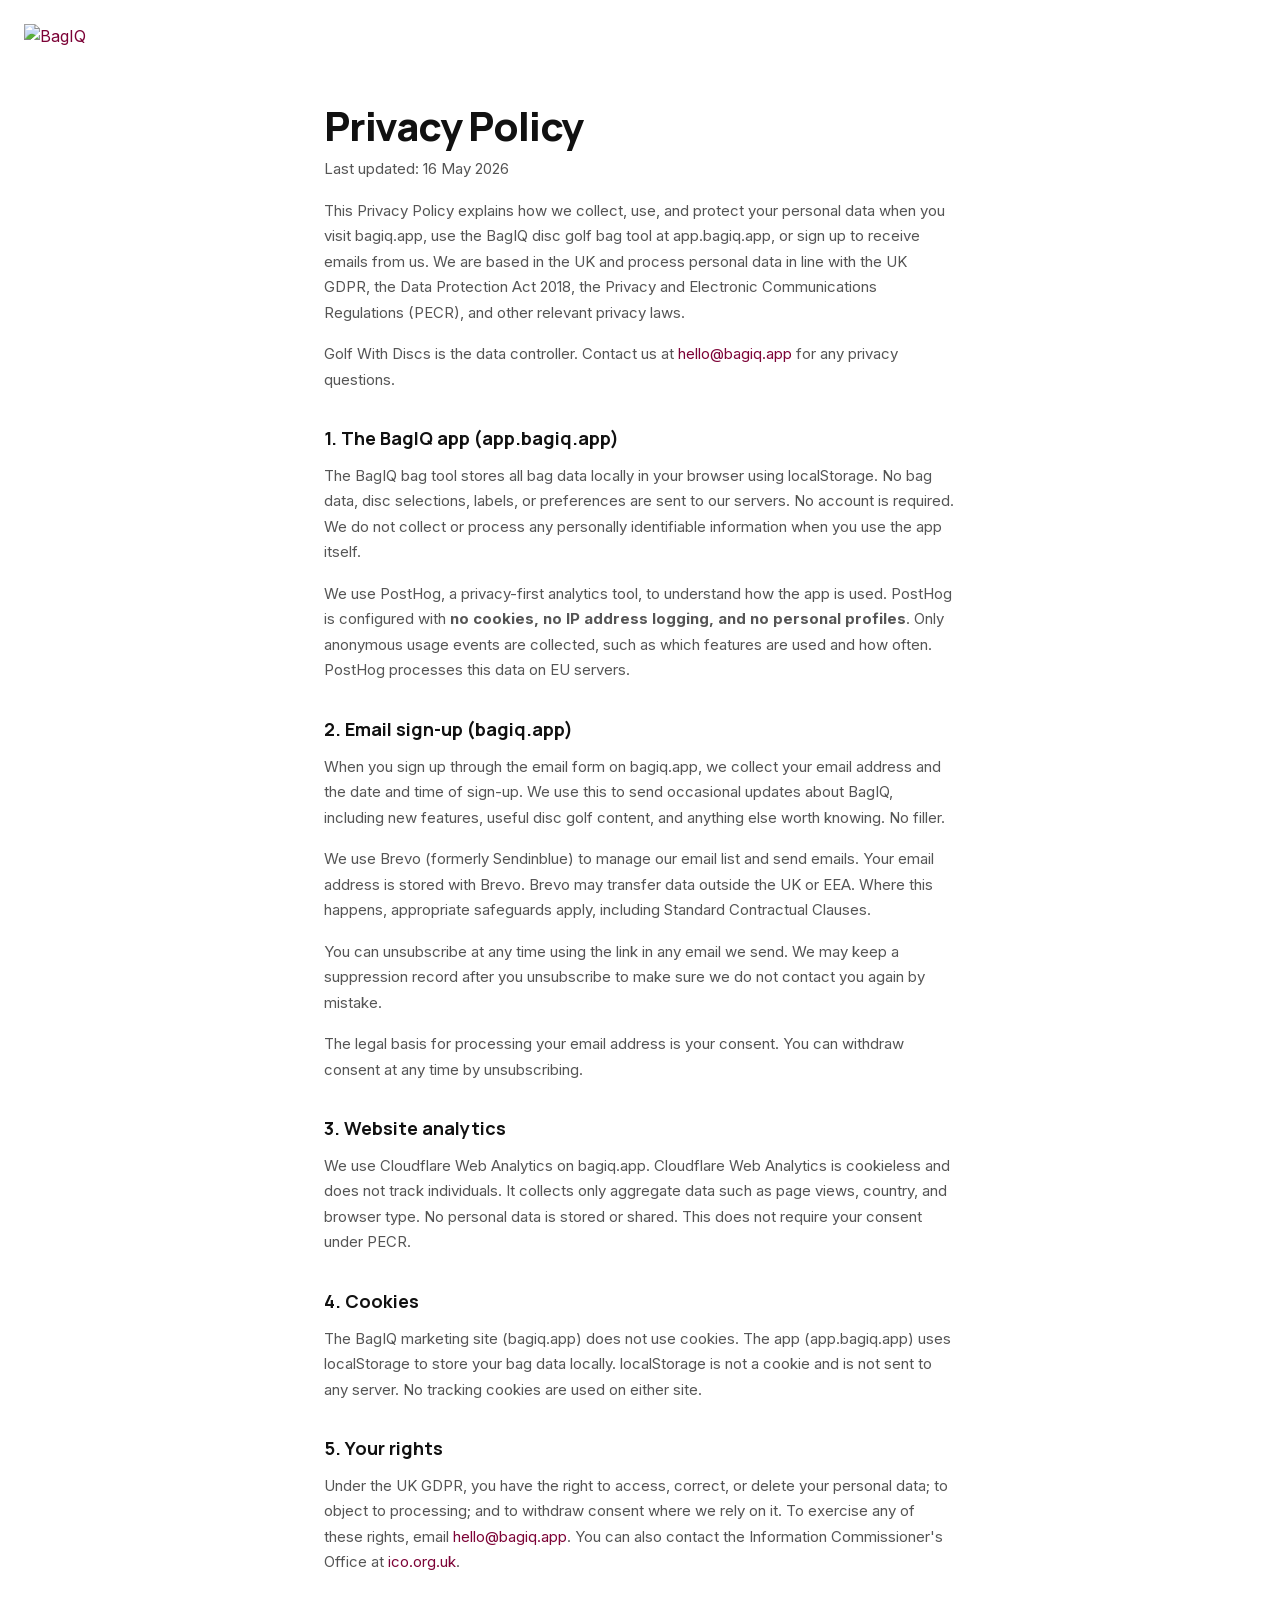
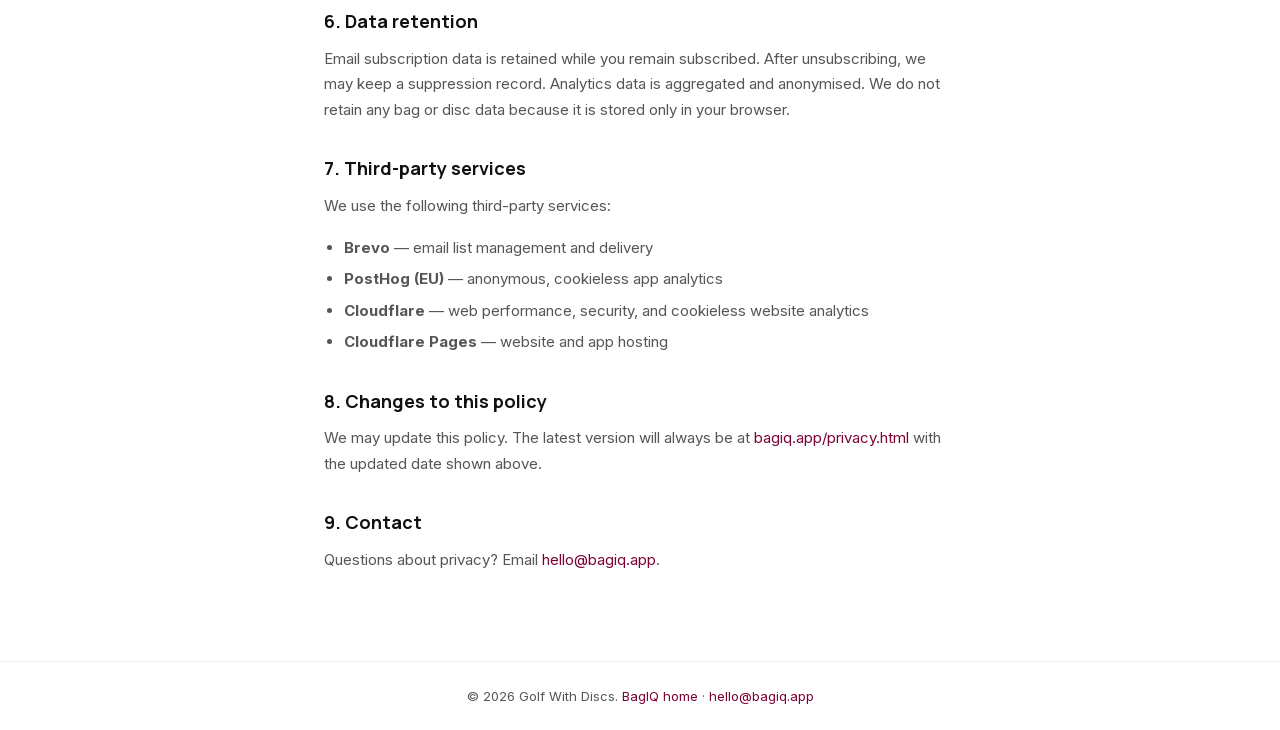
==== privacy.html @ 76624bb7 "Add privacy policy, improve confirmation message, update copy, add prose styles - privacy.html: conc" ====
<!doctype html>
<html lang="en">
  <head>
    <meta charset="utf-8">
    <meta name="viewport" content="width=device-width, initial-scale=1">
    <title>Privacy Policy | BagIQ</title>
    <meta name="description" content="Privacy policy for BagIQ and the bagiq.app disc golf bag decision engine.">
    <meta name="robots" content="index,follow">
    <link rel="canonical" href="https://bagiq.app/privacy.html">
    <link rel="icon" type="image/png" href="https://app.bagiq.app/assets/images/favicon.png">
    <link rel="apple-touch-icon" href="https://app.bagiq.app/assets/images/favicon.png">
    <link rel="stylesheet" href="styles.css">
  </head>
  <body>
    <main class="page">
      <header class="site-header">
        <a href="/" aria-label="BagIQ — back to home">
          <img src="https://app.bagiq.app/assets/images/logo.png" alt="BagIQ" class="site-logo">
        </a>
      </header>

      <article class="prose-page">
        <h1>Privacy Policy</h1>
        <p class="prose-meta">Last updated: 16 May 2026</p>

        <p>This Privacy Policy explains how we collect, use, and protect your personal data when you visit bagiq.app, use the BagIQ disc golf bag tool at app.bagiq.app, or sign up to receive emails from us. We are based in the UK and process personal data in line with the UK GDPR, the Data Protection Act 2018, the Privacy and Electronic Communications Regulations (PECR), and other relevant privacy laws.</p>

        <p>Golf With Discs is the data controller. Contact us at <a href="mailto:hello@bagiq.app">hello@bagiq.app</a> for any privacy questions.</p>

        <h2>1. The BagIQ app (app.bagiq.app)</h2>
        <p>The BagIQ bag tool stores all bag data locally in your browser using localStorage. No bag data, disc selections, labels, or preferences are sent to our servers. No account is required. We do not collect or process any personally identifiable information when you use the app itself.</p>
        <p>We use PostHog, a privacy-first analytics tool, to understand how the app is used. PostHog is configured with <strong>no cookies, no IP address logging, and no personal profiles</strong>. Only anonymous usage events are collected, such as which features are used and how often. PostHog processes this data on EU servers.</p>

        <h2>2. Email sign-up (bagiq.app)</h2>
        <p>When you sign up through the email form on bagiq.app, we collect your email address and the date and time of sign-up. We use this to send occasional updates about BagIQ, including new features, useful disc golf content, and anything else worth knowing. No filler.</p>
        <p>We use Brevo (formerly Sendinblue) to manage our email list and send emails. Your email address is stored with Brevo. Brevo may transfer data outside the UK or EEA. Where this happens, appropriate safeguards apply, including Standard Contractual Clauses.</p>
        <p>You can unsubscribe at any time using the link in any email we send. We may keep a suppression record after you unsubscribe to make sure we do not contact you again by mistake.</p>
        <p>The legal basis for processing your email address is your consent. You can withdraw consent at any time by unsubscribing.</p>

        <h2>3. Website analytics</h2>
        <p>We use Cloudflare Web Analytics on bagiq.app. Cloudflare Web Analytics is cookieless and does not track individuals. It collects only aggregate data such as page views, country, and browser type. No personal data is stored or shared. This does not require your consent under PECR.</p>

        <h2>4. Cookies</h2>
        <p>The BagIQ marketing site (bagiq.app) does not use cookies. The app (app.bagiq.app) uses localStorage to store your bag data locally. localStorage is not a cookie and is not sent to any server. No tracking cookies are used on either site.</p>

        <h2>5. Your rights</h2>
        <p>Under the UK GDPR, you have the right to access, correct, or delete your personal data; to object to processing; and to withdraw consent where we rely on it. To exercise any of these rights, email <a href="mailto:hello@bagiq.app">hello@bagiq.app</a>. You can also contact the Information Commissioner's Office at <a href="https://ico.org.uk" rel="noopener">ico.org.uk</a>.</p>

        <h2>6. Data retention</h2>
        <p>Email subscription data is retained while you remain subscribed. After unsubscribing, we may keep a suppression record. Analytics data is aggregated and anonymised. We do not retain any bag or disc data because it is stored only in your browser.</p>

        <h2>7. Third-party services</h2>
        <p>We use the following third-party services:</p>
        <ul>
          <li><strong>Brevo</strong> — email list management and delivery</li>
          <li><strong>PostHog (EU)</strong> — anonymous, cookieless app analytics</li>
          <li><strong>Cloudflare</strong> — web performance, security, and cookieless website analytics</li>
          <li><strong>Cloudflare Pages</strong> — website and app hosting</li>
        </ul>

        <h2>8. Changes to this policy</h2>
        <p>We may update this policy. The latest version will always be at <a href="https://bagiq.app/privacy.html">bagiq.app/privacy.html</a> with the updated date shown above.</p>

        <h2>9. Contact</h2>
        <p>Questions about privacy? Email <a href="mailto:hello@bagiq.app">hello@bagiq.app</a>.</p>
      </article>

      <footer class="site-footer">
        <p>&copy; 2026 Golf With Discs. <a href="/">BagIQ home</a> &middot; <a href="mailto:hello@bagiq.app">hello@bagiq.app</a></p>
      </footer>
    </main>
  </body>
</html>
---- styles.css ----
@font-face {
  font-family: 'Inter';
  font-style: normal;
  font-weight: 100 900;
  font-display: swap;
  src: url('./fonts/inter-latin.woff2') format('woff2');
}

@font-face {
  font-family: 'Manrope';
  font-style: normal;
  font-weight: 200 800;
  font-display: swap;
  src: url('./fonts/manrope-latin.woff2') format('woff2');
}

*, *::before, *::after {
  box-sizing: border-box;
  margin: 0;
  padding: 0;
}

:root {
  --brand: #7C0236;
  --brand-dark: #5a011f;
  --fg: #111;
  --fg-muted: #555;
  --bg: #fff;
  --bg-surface: #f8f8f6;
  --radius: 12px;
  --font-body: "Inter", system-ui, sans-serif;
  --font-display: "Manrope", system-ui, sans-serif;
}

html {
  font-size: 16px;
  -webkit-font-smoothing: antialiased;
}

body {
  font-family: var(--font-body);
  color: var(--fg);
  background: var(--bg);
  line-height: 1.6;
}

a {
  color: var(--brand);
  text-decoration: none;
}

a:hover {
  text-decoration: underline;
}

.page {
  display: flex;
  flex-direction: column;
  min-height: 100vh;
}

/* Header */

.site-header {
  padding: 24px 24px 0;
}

.site-logo {
  height: 32px;
  width: auto;
  display: block;
}

/* Hero */

.hero {
  flex: 1;
  display: flex;
  flex-direction: column;
  align-items: center;
  text-align: center;
  padding: 80px 24px 72px;
  max-width: 640px;
  margin: 0 auto;
  width: 100%;
}

.eyebrow {
  font-size: 0.8125rem;
  font-weight: 600;
  letter-spacing: 0.08em;
  text-transform: uppercase;
  color: var(--fg-muted);
  margin-bottom: 20px;
}

h1 {
  font-family: var(--font-display);
  font-size: clamp(2.5rem, 6vw, 3.75rem);
  font-weight: 800;
  line-height: 1.1;
  letter-spacing: -0.03em;
  color: var(--fg);
  margin-bottom: 24px;
}

.strapline {
  font-size: 1.125rem;
  color: var(--fg-muted);
  max-width: 480px;
  margin-bottom: 40px;
  line-height: 1.65;
}

.cta-btn {
  display: inline-block;
  background: var(--brand);
  color: #fff;
  font-family: var(--font-body);
  font-size: 1rem;
  font-weight: 600;
  padding: 14px 32px;
  border-radius: 50px;
  text-decoration: none;
  transition: background 0.15s;
}

.cta-btn:hover {
  background: var(--brand-dark);
  text-decoration: none;
}

/* Features */

.features {
  display: grid;
  grid-template-columns: repeat(auto-fit, minmax(220px, 1fr));
  gap: 16px;
  padding: 0 24px 72px;
  max-width: 900px;
  margin: 0 auto;
  width: 100%;
}

.feature-card {
  background: var(--bg-surface);
  border-radius: var(--radius);
  padding: 28px 24px;
}

.feature-card h2 {
  font-size: 1rem;
  font-weight: 700;
  margin-bottom: 10px;
  color: var(--fg);
}

.feature-card p {
  font-size: 0.9375rem;
  color: var(--fg-muted);
  line-height: 1.6;
}

/* Signup section */

.signup-section {
  background: var(--brand);
  padding: 72px 24px;
}

.signup-inner {
  max-width: 600px;
  margin: 0 auto;
  color: #fff;
}

.signup-section .eyebrow {
  color: rgba(255, 255, 255, 0.65);
  margin-bottom: 16px;
}

.signup-section h2 {
  font-family: var(--font-display);
  font-size: clamp(2rem, 5vw, 3rem);
  font-weight: 800;
  line-height: 1.1;
  letter-spacing: -0.03em;
  margin-bottom: 20px;
  color: #fff;
}

.signup-body {
  font-size: 1rem;
  line-height: 1.7;
  color: rgba(255, 255, 255, 0.8);
  margin-bottom: 36px;
}

.signup-fields {
  display: flex;
  gap: 10px;
  margin-bottom: 14px;
}

.signup-fields input[type="email"] {
  flex: 1;
  padding: 13px 16px;
  border: none;
  border-radius: 50px;
  font-family: var(--font-body);
  font-size: 1rem;
  background: #fff;
  color: var(--fg);
  outline: none;
  min-width: 0;
}

.signup-fields input[type="email"]::placeholder {
  color: #aaa;
}

.signup-fields input[type="email"]:focus {
  box-shadow: 0 0 0 3px rgba(255, 255, 255, 0.4);
}

.signup-btn {
  background: var(--fg);
  color: #fff;
  font-family: var(--font-body);
  font-size: 0.9375rem;
  font-weight: 600;
  padding: 13px 24px;
  border: none;
  border-radius: 50px;
  cursor: pointer;
  white-space: nowrap;
  transition: opacity 0.15s;
}

.signup-btn:hover {
  opacity: 0.85;
}

.signup-btn:disabled {
  opacity: 0.6;
  cursor: not-allowed;
}

.signup-consent {
  margin-bottom: 12px;
}

.consent-label {
  display: flex;
  align-items: flex-start;
  gap: 10px;
  cursor: pointer;
  font-size: 0.875rem;
  color: rgba(255, 255, 255, 0.75);
  line-height: 1.5;
}

.consent-label input[type="checkbox"] {
  flex-shrink: 0;
  margin-top: 2px;
  width: 16px;
  height: 16px;
  accent-color: #fff;
  cursor: pointer;
}

.signup-message {
  font-size: 0.9375rem;
  min-height: 1.5em;
  margin-top: 8px;
}

.signup-message--success {
  color: #a8f0c6;
  font-weight: 600;
}

.signup-message--error {
  color: #fca5a5;
}

/* Screen-reader only utility */

.sr-only {
  position: absolute;
  width: 1px;
  height: 1px;
  padding: 0;
  margin: -1px;
  overflow: hidden;
  clip: rect(0, 0, 0, 0);
  white-space: nowrap;
  border: 0;
}

/* Powered by */

.powered-by {
  text-align: center;
  padding: 0 24px 48px;
  font-size: 0.875rem;
  color: var(--fg-muted);
}

/* Footer */

.site-footer {
  border-top: 1px solid #eee;
  padding: 24px;
  text-align: center;
  font-size: 0.8125rem;
  color: var(--fg-muted);
}

/* Prose page (privacy policy etc.) */

.prose-page {
  max-width: 680px;
  margin: 0 auto;
  padding: 48px 24px 72px;
  flex: 1;
}

.prose-page h1 {
  font-family: var(--font-display);
  font-size: clamp(1.75rem, 5vw, 2.5rem);
  font-weight: 800;
  letter-spacing: -0.03em;
  margin-bottom: 8px;
}

.prose-page h2 {
  font-family: var(--font-display);
  font-size: 1.125rem;
  font-weight: 700;
  margin: 32px 0 10px;
}

.prose-page p,
.prose-page ul {
  font-size: 0.9375rem;
  color: var(--fg-muted);
  line-height: 1.7;
  margin-bottom: 16px;
}

.prose-page ul {
  padding-left: 20px;
}

.prose-page li {
  margin-bottom: 6px;
}

.prose-meta {
  font-size: 0.8125rem;
  color: var(--fg-muted);
  margin-bottom: 32px;
}

/* Mobile */

@media (max-width: 540px) {
  .hero {
    padding: 56px 24px 56px;
  }

  .features {
    grid-template-columns: 1fr;
  }

  .signup-fields {
    flex-direction: column;
  }

  .signup-btn {
    width: 100%;
    text-align: center;
  }
}
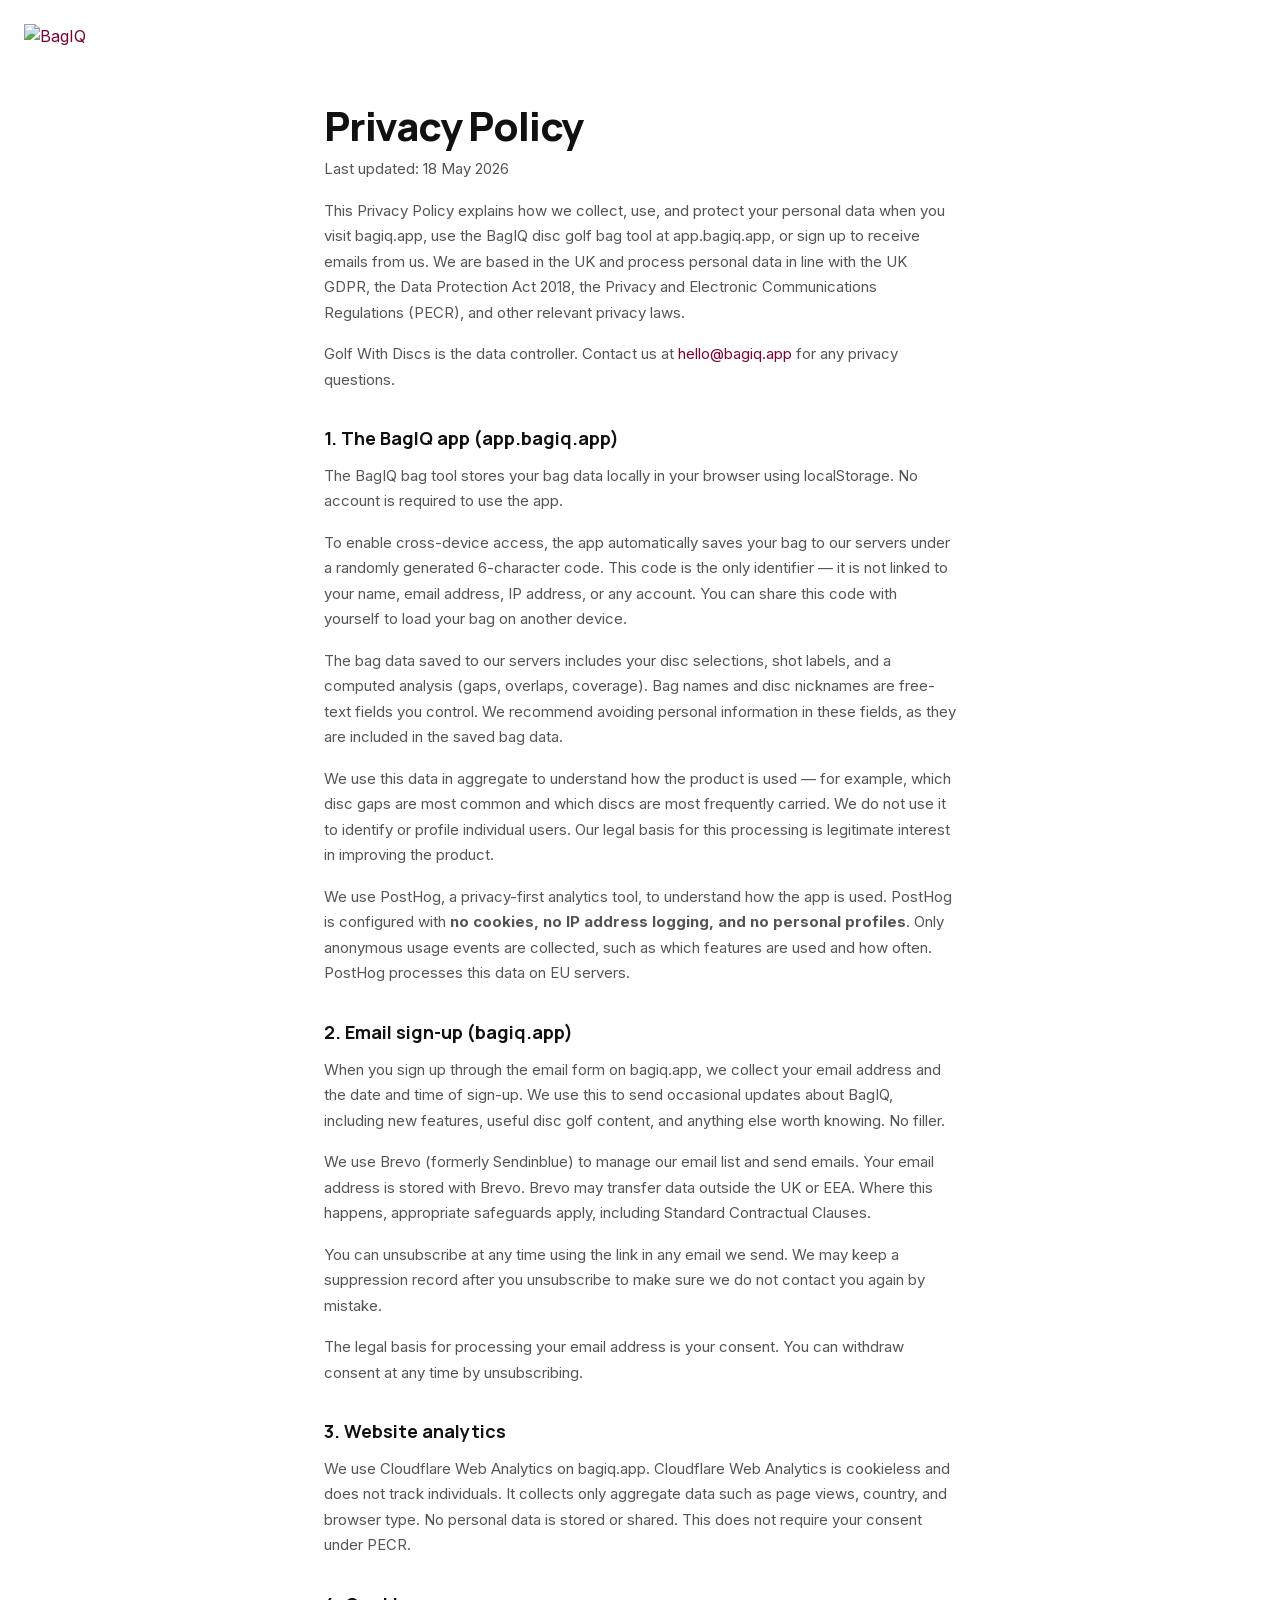
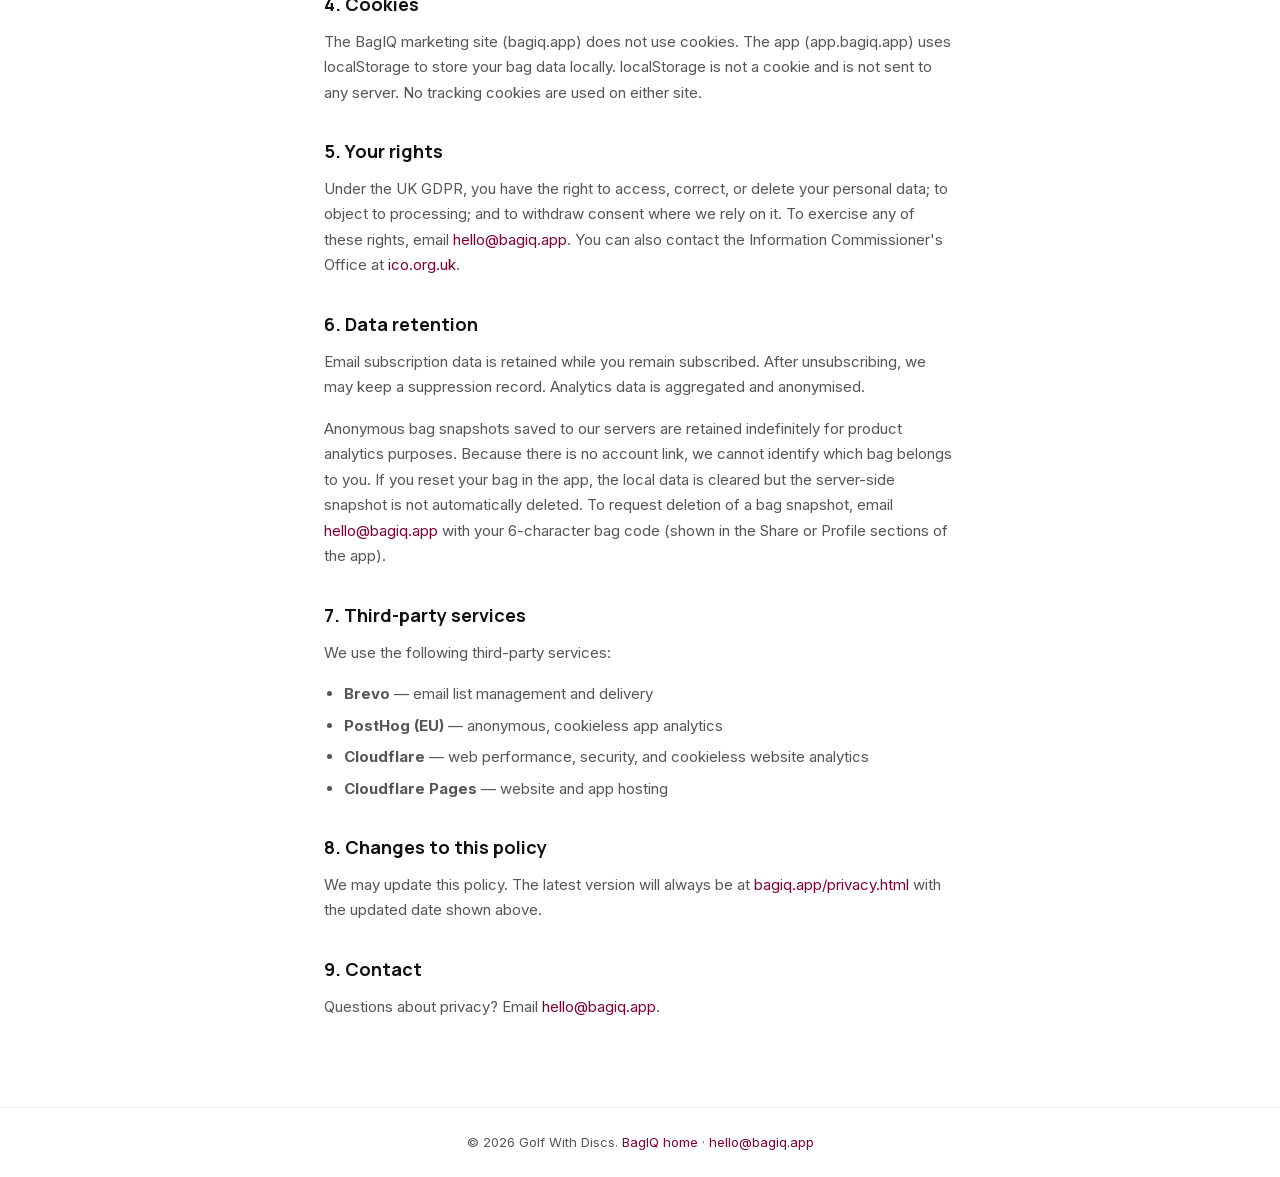
==== commit 1366cbef: "Update privacy policy for anonymous R2 bag sync Section 1 rewritten to accurately reflect that bag d" ====
--- a/privacy.html
+++ b/privacy.html
@@ -21,14 +21,17 @@
 
       <article class="prose-page">
         <h1>Privacy Policy</h1>
-        <p class="prose-meta">Last updated: 16 May 2026</p>
+        <p class="prose-meta">Last updated: 18 May 2026</p>
 
         <p>This Privacy Policy explains how we collect, use, and protect your personal data when you visit bagiq.app, use the BagIQ disc golf bag tool at app.bagiq.app, or sign up to receive emails from us. We are based in the UK and process personal data in line with the UK GDPR, the Data Protection Act 2018, the Privacy and Electronic Communications Regulations (PECR), and other relevant privacy laws.</p>
 
         <p>Golf With Discs is the data controller. Contact us at <a href="mailto:hello@bagiq.app">hello@bagiq.app</a> for any privacy questions.</p>
 
         <h2>1. The BagIQ app (app.bagiq.app)</h2>
-        <p>The BagIQ bag tool stores all bag data locally in your browser using localStorage. No bag data, disc selections, labels, or preferences are sent to our servers. No account is required. We do not collect or process any personally identifiable information when you use the app itself.</p>
+        <p>The BagIQ bag tool stores your bag data locally in your browser using localStorage. No account is required to use the app.</p>
+        <p>To enable cross-device access, the app automatically saves your bag to our servers under a randomly generated 6-character code. This code is the only identifier — it is not linked to your name, email address, IP address, or any account. You can share this code with yourself to load your bag on another device.</p>
+        <p>The bag data saved to our servers includes your disc selections, shot labels, and a computed analysis (gaps, overlaps, coverage). Bag names and disc nicknames are free-text fields you control. We recommend avoiding personal information in these fields, as they are included in the saved bag data.</p>
+        <p>We use this data in aggregate to understand how the product is used — for example, which disc gaps are most common and which discs are most frequently carried. We do not use it to identify or profile individual users. Our legal basis for this processing is legitimate interest in improving the product.</p>
         <p>We use PostHog, a privacy-first analytics tool, to understand how the app is used. PostHog is configured with <strong>no cookies, no IP address logging, and no personal profiles</strong>. Only anonymous usage events are collected, such as which features are used and how often. PostHog processes this data on EU servers.</p>
 
         <h2>2. Email sign-up (bagiq.app)</h2>
@@ -47,7 +50,8 @@
         <p>Under the UK GDPR, you have the right to access, correct, or delete your personal data; to object to processing; and to withdraw consent where we rely on it. To exercise any of these rights, email <a href="mailto:hello@bagiq.app">hello@bagiq.app</a>. You can also contact the Information Commissioner's Office at <a href="https://ico.org.uk" rel="noopener">ico.org.uk</a>.</p>
 
         <h2>6. Data retention</h2>
-        <p>Email subscription data is retained while you remain subscribed. After unsubscribing, we may keep a suppression record. Analytics data is aggregated and anonymised. We do not retain any bag or disc data because it is stored only in your browser.</p>
+        <p>Email subscription data is retained while you remain subscribed. After unsubscribing, we may keep a suppression record. Analytics data is aggregated and anonymised.</p>
+        <p>Anonymous bag snapshots saved to our servers are retained indefinitely for product analytics purposes. Because there is no account link, we cannot identify which bag belongs to you. If you reset your bag in the app, the local data is cleared but the server-side snapshot is not automatically deleted. To request deletion of a bag snapshot, email <a href="mailto:hello@bagiq.app">hello@bagiq.app</a> with your 6-character bag code (shown in the Share or Profile sections of the app).</p>
 
         <h2>7. Third-party services</h2>
         <p>We use the following third-party services:</p>
